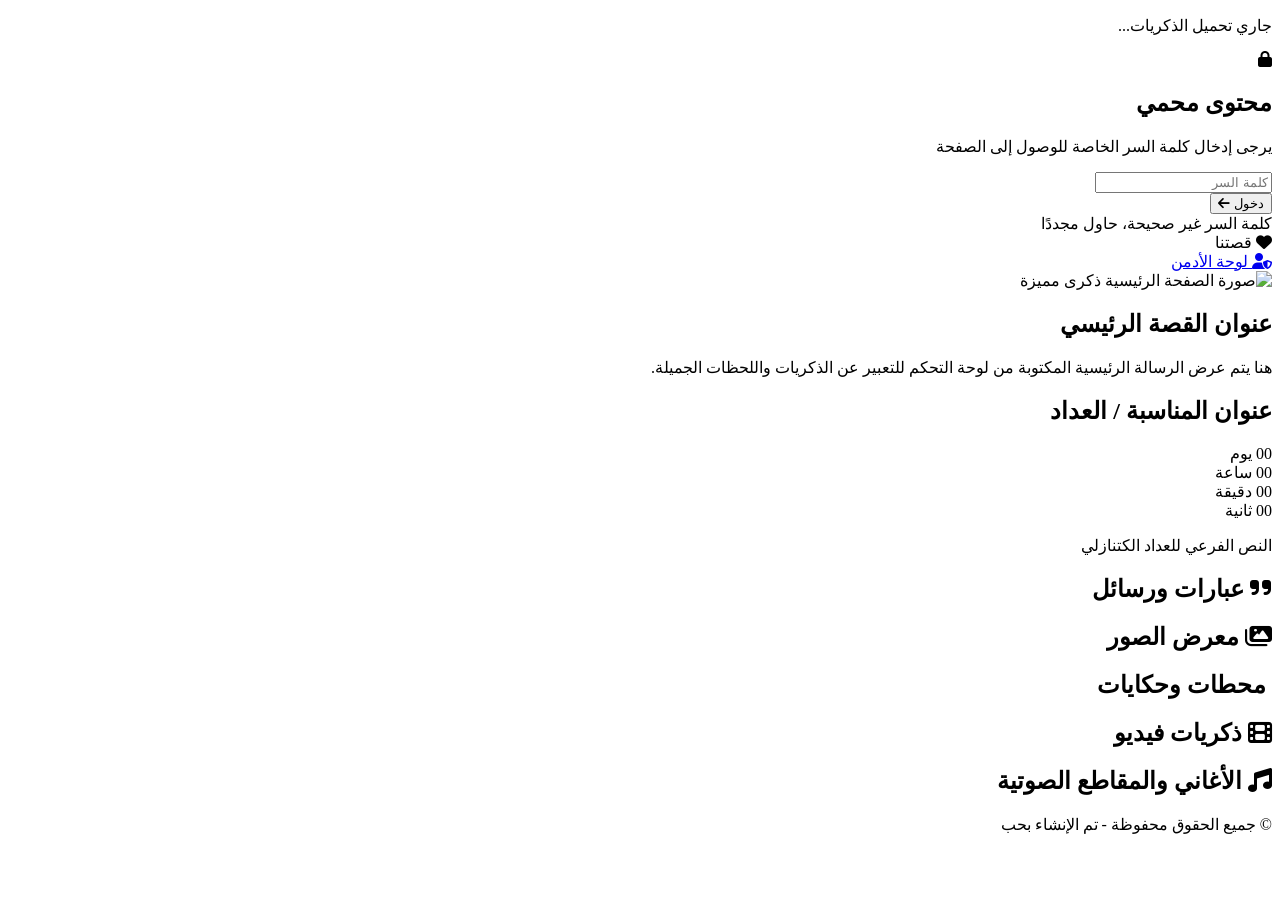
==== g/index.html @ 9f9cb8ce "Add files via upload" ====
<!DOCTYPE html>
<html lang="ar" dir="rtl">
<head>
  <meta charset="UTF-8">
  <meta name="viewport" content="width=device-width, initial-scale=1.0">
  <title>قصتنا - Home</title>
  
  <!-- SEO & Favicon -->
  <meta name="description" content="موقع عرض ذكريات وقصص بطريقة تفاعلية واحترافية">
  <link rel="icon" href="assets/favicon.ico" type="image/x-icon">
  
  <!-- Font Awesome Icons -->
  <link rel="stylesheet" href="https://cdnjs.cloudflare.com/ajax/libs/font-awesome/6.5.1/css/all.min.css">
  
  <!-- Google Fonts (Tajawal for Arabic Typography) -->
  <link rel="preconnect" href="https://fonts.googleapis.com">
  <link rel="preconnect" href="https://fonts.gstatic.com" crossorigin>
  <link href="https://fonts.googleapis.com/css2?family=Tajawal:wght@300;400;500;700;800&display=swap" rel="stylesheet">
  
  <!-- Custom Stylesheet -->
  <link rel="stylesheet" href="css/style.css">
</head>
<body>

  <!-- Screen Loading Overlay -->
  <div id="loading-screen" class="loading-screen">
    <div class="spinner"></div>
    <p>جاري تحميل الذكريات...</p>
  </div>

  <!-- Client Password Gate Overlay -->
  <div id="password-overlay" class="password-overlay hidden">
    <div class="password-card">
      <div class="lock-icon">
        <i class="fa-solid fa-lock"></i>
      </div>
      <h2>محتوى محمي</h2>
      <p>يرجى إدخال كلمة السر الخاصة للوصول إلى الصفحة</p>
      <form id="client-pass-form">
        <div class="input-group">
          <input type="password" id="client-password-input" placeholder="كلمة السر" required>
        </div>
        <button type="submit" class="btn-primary">دخول <i class="fa-solid fa-arrow-left"></i></button>
      </form>
      <div id="pass-error" class="error-msg hidden">كلمة السر غير صحيحة، حاول مجددًا</div>
    </div>
  </div>

  <!-- Header Navigation -->
  <header class="main-header">
    <nav class="navbar container">
      <div class="brand-logo">
        <i class="fa-solid fa-heart logo-icon"></i>
        <span id="site-brand">قصتنا</span>
      </div>
      <div class="nav-actions">
        <a href="login.html" class="admin-link-btn" title="لوحة التحكم">
          <i class="fa-solid fa-user-shield"></i>
          <span>لوحة الأدمن</span>
        </a>
      </div>
    </nav>
  </header>

  <main class="main-content">
    
    <!-- Hero Section -->
    <section class="hero-section">
      <div class="container hero-container">
        <div class="hero-image-wrapper">
          <img id="hero-photo" src="assets/placeholder-hero.jpg" alt="صورة الصفحة الرئيسية" class="hero-img">
          <span id="hero-badge" class="hero-badge">ذكرى مميزة</span>
        </div>
        <div class="hero-text-content">
          <h1 id="main-title" class="main-title">عنوان القصة الرئيسي</h1>
          <p id="main-message" class="main-message">هنا يتم عرض الرسالة الرئيسية المكتوبة من لوحة التحكم للتعبير عن الذكريات واللحظات الجميلة.</p>
        </div>
      </div>
    </section>

    <!-- Countdown Section -->
    <section class="countdown-section">
      <div class="container text-center">
        <h2 id="page2-title" class="section-title">عنوان المناسبة / العداد</h2>
        <div id="countdown-timer" class="countdown-timer">
          <div class="time-box">
            <span id="days">00</span>
            <label>يوم</label>
          </div>
          <div class="time-box">
            <span id="hours">00</span>
            <label>ساعة</label>
          </div>
          <div class="time-box">
            <span id="minutes">00</span>
            <label>دقيقة</label>
          </div>
          <div class="time-box">
            <span id="seconds">00</span>
            <label>ثانية</label>
          </div>
        </div>
        <p id="countdown-sub" class="countdown-sub">النص الفرعي للعداد الكتنازلي</p>
      </div>
    </section>

    <!-- Captions & Sentences Dynamic Section -->
    <section class="sentences-section">
      <div class="container">
        <h2 class="section-title"><i class="fa-solid fa-quote-right"></i> عبارات ورسائل</h2>
        <div id="sentences-list" class="sentences-grid">
          <!-- Dynamic Sentences will be injected here via app.js -->
        </div>
      </div>
    </section>

    <!-- Photos Gallery Section -->
    <section class="gallery-section">
      <div class="container">
        <h2 class="section-title"><i class="fa-solid fa-images"></i> معرض الصور</h2>
        <div id="photos-gallery" class="photos-grid">
          <!-- Dynamic Photos will be injected here via app.js -->
        </div>
      </div>
    </section>

    <!-- Captions Timeline Section -->
    <section class="captions-section">
      <div class="container">
        <h2 class="section-title"><i class="fa-solid fa-calendar-heart"></i> محطات وحكايات</h2>
        <div id="captions-timeline" class="timeline-container">
          <!-- Dynamic Captions with Dates will be injected here -->
        </div>
      </div>
    </section>

    <!-- Videos Player Section -->
    <section class="videos-section">
      <div class="container">
        <h2 class="section-title"><i class="fa-solid fa-film"></i> ذكريات فيديو</h2>
        <div id="videos-grid" class="videos-grid">
          <!-- Dynamic Videos will be injected here via app.js -->
        </div>
      </div>
    </section>

    <!-- Audio Player Section -->
    <section class="audio-section">
      <div class="container">
        <h2 class="section-title"><i class="fa-solid fa-music"></i> الأغاني والمقاطع الصوتية</h2>
        <div id="songs-list" class="songs-list">
          <!-- Dynamic Songs Audio Elements will be injected here -->
        </div>
      </div>
    </section>

  </main>

  <!-- Footer -->
  <footer class="main-footer">
    <div class="container text-center">
      <p>&copy; جميع الحقوق محفوظة - تم الإنشاء بحب</p>
      <small id="updated-at-text" class="updated-at"></small>
    </div>
  </footer>

  <!-- Main JavaScript App Module Entry Point -->
  <script type="module" src="js/app.js"></script>
</body>
</html>
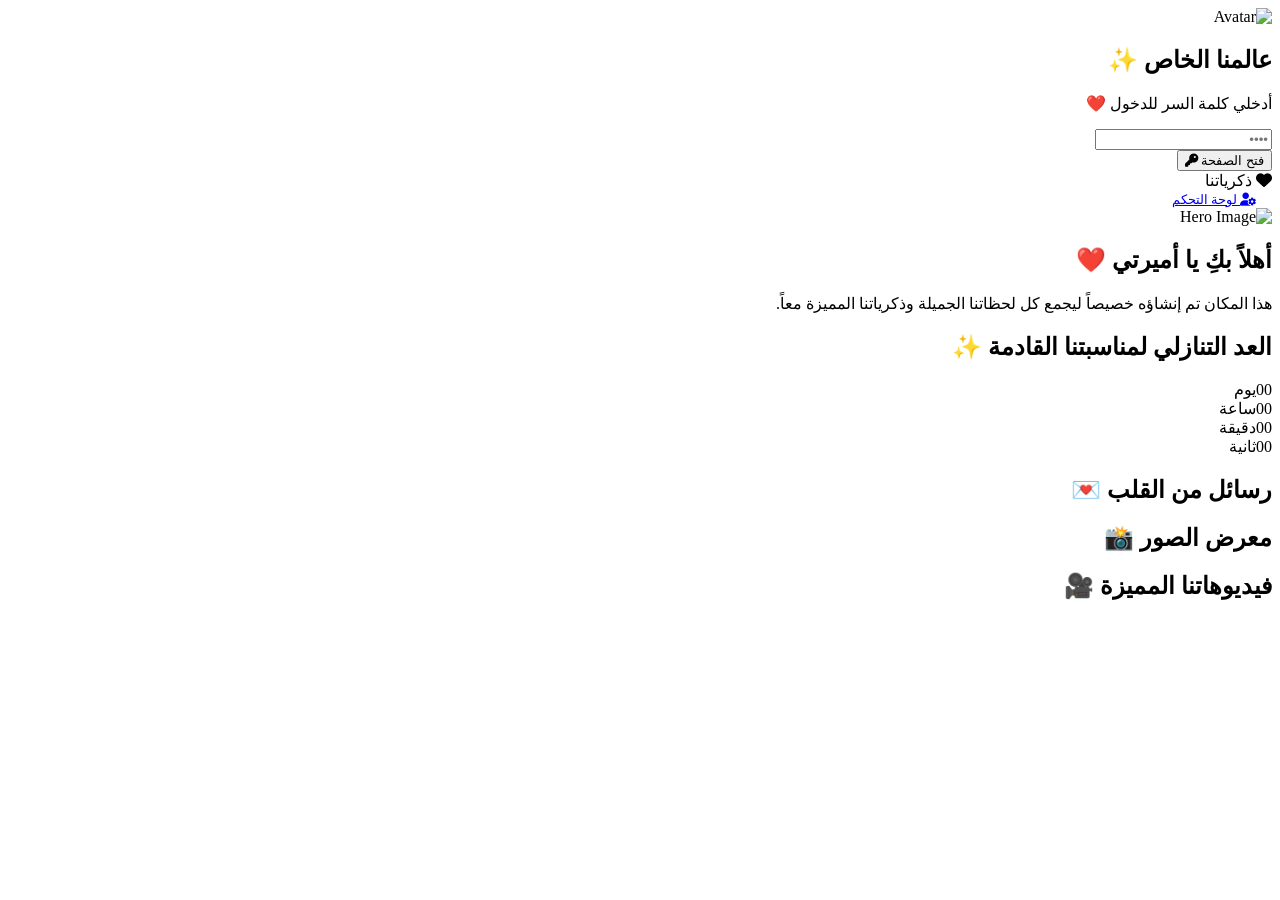
==== commit 192705e6: "Add files via upload" ====
--- a/g/index.html
+++ b/g/index.html
@@ -3,168 +3,130 @@
 <head>
   <meta charset="UTF-8">
   <meta name="viewport" content="width=device-width, initial-scale=1.0">
-  <title>قصتنا - Home</title>
+  <title>ذكرياتنا الجميلة ❤️</title>
   
-  <!-- SEO & Favicon -->
-  <meta name="description" content="موقع عرض ذكريات وقصص بطريقة تفاعلية واحترافية">
-  <link rel="icon" href="assets/favicon.ico" type="image/x-icon">
-  
-  <!-- Font Awesome Icons -->
-  <link rel="stylesheet" href="https://cdnjs.cloudflare.com/ajax/libs/font-awesome/6.5.1/css/all.min.css">
-  
-  <!-- Google Fonts (Tajawal for Arabic Typography) -->
+  <!-- Google Fonts & FontAwesome Icons -->
   <link rel="preconnect" href="https://fonts.googleapis.com">
   <link rel="preconnect" href="https://fonts.gstatic.com" crossorigin>
-  <link href="https://fonts.googleapis.com/css2?family=Tajawal:wght@300;400;500;700;800&display=swap" rel="stylesheet">
+  <link href="https://fonts.googleapis.com/css2?family=Cairo:wght@400;600;700;900&family=Tajawal:wght@400;500;700;900&display=swap" rel="stylesheet">
+  <link rel="stylesheet" href="https://cdnjs.cloudflare.com/ajax/libs/font-awesome/6.4.0/css/all.min.css">
   
-  <!-- Custom Stylesheet -->
+  <!-- Main Stylesheet -->
   <link rel="stylesheet" href="css/style.css">
 </head>
 <body>
 
-  <!-- Screen Loading Overlay -->
-  <div id="loading-screen" class="loading-screen">
-    <div class="spinner"></div>
-    <p>جاري تحميل الذكريات...</p>
-  </div>
+  <!-- Floating Ambient Particles Container -->
+  <div class="floats-container" id="floatsContainer"></div>
 
-  <!-- Client Password Gate Overlay -->
-  <div id="password-overlay" class="password-overlay hidden">
-    <div class="password-card">
-      <div class="lock-icon">
-        <i class="fa-solid fa-lock"></i>
+  <!-- Password Overlay Gate (Heart Card) -->
+  <div id="passwordOverlay" class="password-overlay">
+    <div class="heart-container">
+      <div class="big-heart"></div>
+      <div class="password-card custom-card">
+        <div class="photo-circle-wrap">
+          <div class="photo-circle">
+            <img id="gateAvatar" src="https://via.placeholder.com/150" alt="Avatar">
+          </div>
+        </div>
+        <h2 id="gateTitle">عالمنا الخاص ✨</h2>
+        <p id="gateSubtitle">أدخلي كلمة السر للدخول ❤️</p>
+        
+        <form id="passwordForm" onsubmit="return false;">
+          <div class="input-group">
+            <input type="password" id="passInput" placeholder="••••" maxlength="10" autocomplete="off" required>
+          </div>
+          <button type="submit" id="unlockBtn" class="btn-unlock">
+            <span>فتح الصفحة</span> <i class="fa-solid fa-key"></i>
+          </button>
+        </form>
       </div>
-      <h2>محتوى محمي</h2>
-      <p>يرجى إدخال كلمة السر الخاصة للوصول إلى الصفحة</p>
-      <form id="client-pass-form">
-        <div class="input-group">
-          <input type="password" id="client-password-input" placeholder="كلمة السر" required>
-        </div>
-        <button type="submit" class="btn-primary">دخول <i class="fa-solid fa-arrow-left"></i></button>
-      </form>
-      <div id="pass-error" class="error-msg hidden">كلمة السر غير صحيحة، حاول مجددًا</div>
     </div>
   </div>
 
-  <!-- Header Navigation -->
-  <header class="main-header">
-    <nav class="navbar container">
-      <div class="brand-logo">
-        <i class="fa-solid fa-heart logo-icon"></i>
-        <span id="site-brand">قصتنا</span>
+  <!-- Main Website Content -->
+  <div id="mainContent" class="hidden">
+    
+    <!-- Navbar -->
+    <header class="main-header">
+      <div class="container navbar">
+        <div class="brand-logo">
+          <i class="fa-solid fa-heart" style="color: var(--primary-color);"></i> <span id="siteLogoText">ذكرياتنا</span>
+        </div>
+        <div class="nav-actions">
+          <a href="admin/index.html" class="btn-primary" style="padding: 8px 16px; font-size: 13px;">
+            <i class="fa-solid fa-user-gear"></i> لوحة التحكم
+          </a>
+        </div>
       </div>
-      <div class="nav-actions">
-        <a href="login.html" class="admin-link-btn" title="لوحة التحكم">
-          <i class="fa-solid fa-user-shield"></i>
-          <span>لوحة الأدمن</span>
-        </a>
-      </div>
-    </nav>
-  </header>
+    </header>
 
-  <main class="main-content">
-    
     <!-- Hero Section -->
     <section class="hero-section">
-      <div class="container hero-container">
-        <div class="hero-image-wrapper">
-          <img id="hero-photo" src="assets/placeholder-hero.jpg" alt="صورة الصفحة الرئيسية" class="hero-img">
-          <span id="hero-badge" class="hero-badge">ذكرى مميزة</span>
-        </div>
-        <div class="hero-text-content">
-          <h1 id="main-title" class="main-title">عنوان القصة الرئيسي</h1>
-          <p id="main-message" class="main-message">هنا يتم عرض الرسالة الرئيسية المكتوبة من لوحة التحكم للتعبير عن الذكريات واللحظات الجميلة.</p>
+      <div class="container">
+        <div class="hero-card">
+          <div class="hero-img-wrapper">
+            <img id="heroImage" src="https://via.placeholder.com/600x400" alt="Hero Image">
+          </div>
+          <div class="hero-text-content">
+            <h1 id="heroTitle">أهلاً بكِ يا أميرتي ❤️</h1>
+            <p id="heroDescription">هذا المكان تم إنشاؤه خصيصاً ليجمع كل لحظاتنا الجميلة وذكرياتنا المميزة معاً.</p>
+          </div>
         </div>
       </div>
     </section>
 
     <!-- Countdown Section -->
     <section class="countdown-section">
-      <div class="container text-center">
-        <h2 id="page2-title" class="section-title">عنوان المناسبة / العداد</h2>
-        <div id="countdown-timer" class="countdown-timer">
-          <div class="time-box">
-            <span id="days">00</span>
-            <label>يوم</label>
+      <div class="container">
+        <div class="countdown-box-wrapper">
+          <h2 id="countdownTitle">العد التنازلي لمناسبتنا القادمة ✨</h2>
+          <div class="countdown-timer" id="countdownTimer">
+            <div class="time-box"><span id="days">00</span><label>يوم</label></div>
+            <div class="time-box"><span id="hours">00</span><label>ساعة</label></div>
+            <div class="time-box"><span id="minutes">00</span><label>دقيقة</label></div>
+            <div class="time-box"><span id="seconds">00</span><label>ثانية</label></div>
           </div>
-          <div class="time-box">
-            <span id="hours">00</span>
-            <label>ساعة</label>
-          </div>
-          <div class="time-box">
-            <span id="minutes">00</span>
-            <label>دقيقة</label>
-          </div>
-          <div class="time-box">
-            <span id="seconds">00</span>
-            <label>ثانية</label>
-          </div>
-        </div>
-        <p id="countdown-sub" class="countdown-sub">النص الفرعي للعداد الكتنازلي</p>
-      </div>
-    </section>
-
-    <!-- Captions & Sentences Dynamic Section -->
-    <section class="sentences-section">
-      <div class="container">
-        <h2 class="section-title"><i class="fa-solid fa-quote-right"></i> عبارات ورسائل</h2>
-        <div id="sentences-list" class="sentences-grid">
-          <!-- Dynamic Sentences will be injected here via app.js -->
         </div>
       </div>
     </section>
 
-    <!-- Photos Gallery Section -->
-    <section class="gallery-section">
+    <!-- Romantic Sentences Section -->
+    <section class="sentences-section">
       <div class="container">
-        <h2 class="section-title"><i class="fa-solid fa-images"></i> معرض الصور</h2>
-        <div id="photos-gallery" class="photos-grid">
-          <!-- Dynamic Photos will be injected here via app.js -->
+        <h2 class="section-title">رسائل من القلب 💌</h2>
+        <div class="sentences-grid" id="sentencesGrid">
+          <!-- Dynamically populated from JS -->
         </div>
       </div>
     </section>
 
-    <!-- Captions Timeline Section -->
-    <section class="captions-section">
+    <!-- Photo Gallery Section -->
+    <section class="photos-section">
       <div class="container">
-        <h2 class="section-title"><i class="fa-solid fa-calendar-heart"></i> محطات وحكايات</h2>
-        <div id="captions-timeline" class="timeline-container">
-          <!-- Dynamic Captions with Dates will be injected here -->
+        <h2 class="section-title">معرض الصور 📸</h2>
+        <div class="photos-grid" id="photosGrid">
+          <!-- Dynamically populated from JS -->
         </div>
       </div>
     </section>
 
-    <!-- Videos Player Section -->
+    <!-- Videos Section -->
     <section class="videos-section">
       <div class="container">
-        <h2 class="section-title"><i class="fa-solid fa-film"></i> ذكريات فيديو</h2>
-        <div id="videos-grid" class="videos-grid">
-          <!-- Dynamic Videos will be injected here via app.js -->
+        <h2 class="section-title">فيديوهاتنا المميزة 🎥</h2>
+        <div class="videos-grid" id="videosGrid">
+          <!-- Dynamically populated from JS -->
         </div>
       </div>
     </section>
 
-    <!-- Audio Player Section -->
-    <section class="audio-section">
-      <div class="container">
-        <h2 class="section-title"><i class="fa-solid fa-music"></i> الأغاني والمقاطع الصوتية</h2>
-        <div id="songs-list" class="songs-list">
-          <!-- Dynamic Songs Audio Elements will be injected here -->
-        </div>
-      </div>
-    </section>
+  </div>
 
-  </main>
-
-  <!-- Footer -->
-  <footer class="main-footer">
-    <div class="container text-center">
-      <p>&copy; جميع الحقوق محفوظة - تم الإنشاء بحب</p>
-      <small id="updated-at-text" class="updated-at"></small>
-    </div>
-  </footer>
-
-  <!-- Main JavaScript App Module Entry Point -->
+  <!-- Firebase Scripts & Core JS -->
+  <script type="module" src="js/firebase.js"></script>
+  <script type="module" src="js/helpers.js"></script>
+  <script type="module" src="js/ui.js"></script>
   <script type="module" src="js/app.js"></script>
 </body>
 </html>
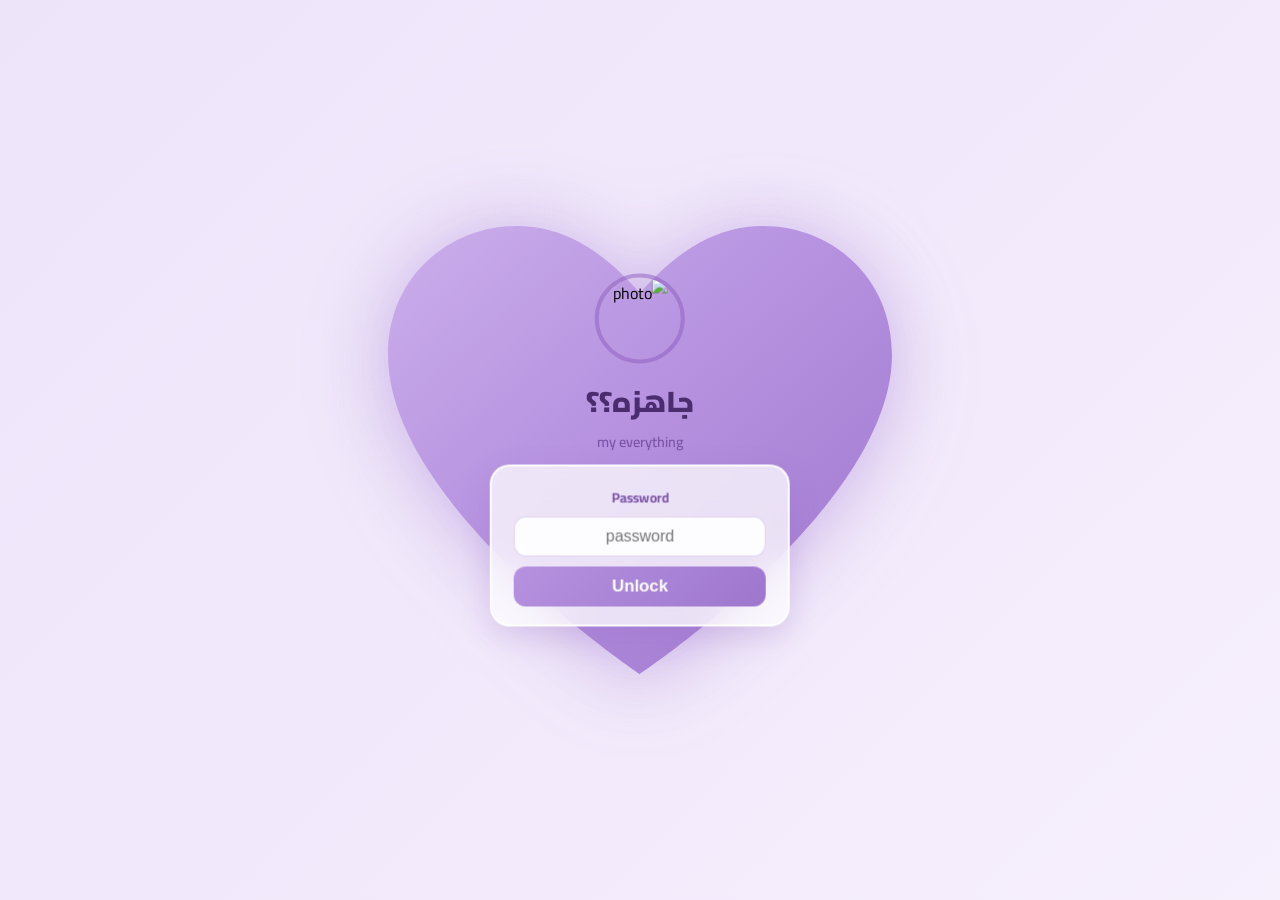
==== commit 3a979b1b: "Add files via upload" ====
--- a/g/index.html
+++ b/g/index.html
@@ -2,131 +2,121 @@
 <html lang="ar" dir="rtl">
 <head>
   <meta charset="UTF-8">
-  <meta name="viewport" content="width=device-width, initial-scale=1.0">
-  <title>ذكرياتنا الجميلة ❤️</title>
+  <meta name="viewport" content="width=device-width, initial-scale=1.0, maximum-scale=1.0, user-scalable=no">
+  <title>I love you 💖</title>
   
-  <!-- Google Fonts & FontAwesome Icons -->
   <link rel="preconnect" href="https://fonts.googleapis.com">
   <link rel="preconnect" href="https://fonts.gstatic.com" crossorigin>
-  <link href="https://fonts.googleapis.com/css2?family=Cairo:wght@400;600;700;900&family=Tajawal:wght@400;500;700;900&display=swap" rel="stylesheet">
-  <link rel="stylesheet" href="https://cdnjs.cloudflare.com/ajax/libs/font-awesome/6.4.0/css/all.min.css">
+  <link href="https://fonts.googleapis.com/css2?family=Cairo:wght@400;700;900&display=swap" rel="stylesheet">
   
-  <!-- Main Stylesheet -->
-  <link rel="stylesheet" href="css/style.css">
+  <link rel="stylesheet" href="style.css">
 </head>
 <body>
 
-  <!-- Floating Ambient Particles Container -->
-  <div class="floats-container" id="floatsContainer"></div>
+  <!-- الفراشات والقلوب الطافية -->
+  <div class="floats-container" id="floatsContainer">
+    <div class="float-item">🦋</div>
+    <div class="float-item">💜</div>
+    <div class="float-item">🦋</div>
+    <div class="float-item">🦋</div>
+    <div class="float-item">💜</div>
+  </div>
 
-  <!-- Password Overlay Gate (Heart Card) -->
-  <div id="passwordOverlay" class="password-overlay">
+  <!-- 1. بوابه كلمة السر (تصميم القلب) -->
+  <div id="passwordOverlay" class="login-container">
     <div class="heart-container">
       <div class="big-heart"></div>
-      <div class="password-card custom-card">
+      <div class="login-content">
+        
         <div class="photo-circle-wrap">
           <div class="photo-circle">
-            <img id="gateAvatar" src="https://via.placeholder.com/150" alt="Avatar">
+            <img id="gateAvatar" src="https://res.cloudinary.com/dvc3zpg1i/image/upload/f_auto,q_auto/v1784320611/clients/hjbzd9vmpjbognmp3elg.jpg" alt="photo">
           </div>
         </div>
-        <h2 id="gateTitle">عالمنا الخاص ✨</h2>
-        <p id="gateSubtitle">أدخلي كلمة السر للدخول ❤️</p>
-        
-        <form id="passwordForm" onsubmit="return false;">
-          <div class="input-group">
-            <input type="password" id="passInput" placeholder="••••" maxlength="10" autocomplete="off" required>
-          </div>
-          <button type="submit" id="unlockBtn" class="btn-unlock">
-            <span>فتح الصفحة</span> <i class="fa-solid fa-key"></i>
-          </button>
-        </form>
+
+        <h1 class="login-title" id="gateTitle">جاهزه؟؟</h1>
+        <p class="login-subtitle" id="gateSubtitle">my everything</p>
+
+        <div class="glass-login-card">
+          <form id="passwordForm" onsubmit="return false;">
+            <div class="input-group">
+              <label for="passInput">Password</label>
+              <input type="text" id="passInput" placeholder="password" required>
+            </div>
+            <button type="submit" id="unlockBtn" class="login-btn"> Unlock </button>
+          </form>
+        </div>
+
       </div>
     </div>
   </div>
 
-  <!-- Main Website Content -->
+  <!-- المحتوى الرئيسي بعد فك كلمة السر -->
   <div id="mainContent" class="hidden">
     
-    <!-- Navbar -->
-    <header class="main-header">
-      <div class="container navbar">
-        <div class="brand-logo">
-          <i class="fa-solid fa-heart" style="color: var(--primary-color);"></i> <span id="siteLogoText">ذكرياتنا</span>
+    <!-- 2. خطوة خيارات الحب -->
+    <div id="loveQuestionStep" class="step-container">
+      <div class="love-choices">
+        <div class="choice-card yes-card" onclick="showMemoriesSection()">
+          <span class="choice-icon">💜</span>
+          <p class="choice-text">بتحبيني؟</p>
         </div>
-        <div class="nav-actions">
-          <a href="admin/index.html" class="btn-primary" style="padding: 8px 16px; font-size: 13px;">
-            <i class="fa-solid fa-user-gear"></i> لوحة التحكم
-          </a>
+        
+        <div class="choice-card no-card" id="noBtn">
+          <span class="choice-icon">😒</span>
+          <p class="choice-text">مش بتحبيني؟</p>
         </div>
       </div>
-    </header>
+    </div>
 
-    <!-- Hero Section -->
-    <section class="hero-section">
-      <div class="container">
-        <div class="hero-card">
-          <div class="hero-img-wrapper">
-            <img id="heroImage" src="https://via.placeholder.com/600x400" alt="Hero Image">
+    <!-- 3. خطوة العداد والمشغل -->
+    <div id="memoriesStep" class="step-container hidden">
+      <p class="top-note">الهديه دي ليكي وبس ونفضل نضيف كل الي بينا هنا</p>
+      
+      <h2 class="section-title">بدايتنا❤️</h2>
+      
+      <div class="countdown-card">
+        <div class="countdown-grid">
+          <div class="timer-box">
+            <span class="timer-number" id="days">372</span>
+            <span class="timer-label">يوم</span>
           </div>
-          <div class="hero-text-content">
-            <h1 id="heroTitle">أهلاً بكِ يا أميرتي ❤️</h1>
-            <p id="heroDescription">هذا المكان تم إنشاؤه خصيصاً ليجمع كل لحظاتنا الجميلة وذكرياتنا المميزة معاً.</p>
+          <div class="timer-box">
+            <span class="timer-number" id="hours">3</span>
+            <span class="timer-label">ساعة</span>
+          </div>
+          <div class="timer-box">
+            <span class="timer-number" id="minutes">28</span>
+            <span class="timer-label">دقيقة</span>
+          </div>
+          <div class="timer-box">
+            <span class="timer-number" id="seconds">32</span>
+            <span class="timer-label">ثانية</span>
           </div>
         </div>
+        <p class="countdown-subtext">كل ثانية بتعدي وانا ديما بفكر فيكي</p>
       </div>
-    </section>
 
-    <!-- Countdown Section -->
-    <section class="countdown-section">
-      <div class="container">
-        <div class="countdown-box-wrapper">
-          <h2 id="countdownTitle">العد التنازلي لمناسبتنا القادمة ✨</h2>
-          <div class="countdown-timer" id="countdownTimer">
-            <div class="time-box"><span id="days">00</span><label>يوم</label></div>
-            <div class="time-box"><span id="hours">00</span><label>ساعة</label></div>
-            <div class="time-box"><span id="minutes">00</span><label>دقيقة</label></div>
-            <div class="time-box"><span id="seconds">00</span><label>ثانية</label></div>
-          </div>
+      <!-- مشغل الأغاني -->
+      <div class="music-player-card">
+        <div class="player-info">
+          <span class="song-title">ومفيش الا عينيك 😍</span>
+          <span class="song-count">1/1</span>
+        </div>
+        <div class="player-controls">
+          <button class="control-btn">⏮</button>
+          <button class="control-btn play-btn">⏸</button>
+          <button class="control-btn">⏭</button>
         </div>
       </div>
-    </section>
-
-    <!-- Romantic Sentences Section -->
-    <section class="sentences-section">
-      <div class="container">
-        <h2 class="section-title">رسائل من القلب 💌</h2>
-        <div class="sentences-grid" id="sentencesGrid">
-          <!-- Dynamically populated from JS -->
-        </div>
-      </div>
-    </section>
-
-    <!-- Photo Gallery Section -->
-    <section class="photos-section">
-      <div class="container">
-        <h2 class="section-title">معرض الصور 📸</h2>
-        <div class="photos-grid" id="photosGrid">
-          <!-- Dynamically populated from JS -->
-        </div>
-      </div>
-    </section>
-
-    <!-- Videos Section -->
-    <section class="videos-section">
-      <div class="container">
-        <h2 class="section-title">فيديوهاتنا المميزة 🎥</h2>
-        <div class="videos-grid" id="videosGrid">
-          <!-- Dynamically populated from JS -->
-        </div>
-      </div>
-    </section>
+    </div>
 
   </div>
 
-  <!-- Firebase Scripts & Core JS -->
   <script type="module" src="js/firebase.js"></script>
   <script type="module" src="js/helpers.js"></script>
   <script type="module" src="js/ui.js"></script>
   <script type="module" src="js/app.js"></script>
+  <script src="js/main.js"></script>
 </body>
 </html>
--- a/g/style.css
+++ b/g/style.css
@@ -0,0 +1,202 @@
+*{margin:0;padding:0;box-sizing:border-box}
+
+body {
+  font-family: 'Cairo', sans-serif;
+  min-height: 100vh;
+  overflow-x: hidden;
+  background: linear-gradient(135deg, #EDE4FA, #F6EFFC 25%, #E4D6F5 50%, #F3EAFB 75%, #E9DFF7);
+  background-size: 400% 400%;
+  animation: bg 20s ease infinite;
+  display: flex;
+  justify-content: center;
+  align-items: center;
+  padding: 40px 20px;
+  direction: rtl;
+}
+
+@keyframes bg {
+  0%, 100% { background-position: 0% 50%; }
+  50% { background-position: 100% 50%; }
+}
+
+.hidden { display: none !important; opacity: 0; }
+
+/* الفراشات والقلوب الطافية */
+.floats-container {
+  position: fixed;
+  inset: 0;
+  pointer-events: none;
+  z-index: 0;
+  overflow: hidden;
+}
+
+.float-item {
+  position: absolute;
+  bottom: -70px;
+  opacity: 0;
+  animation: up 14s infinite ease-in-out;
+  filter: drop-shadow(0 0 8px rgba(155,110,200,.45));
+}
+
+@keyframes up {
+  0% { transform: translateY(0) rotate(-8deg) scale(.5); opacity: 0; }
+  10% { opacity: .95; }
+  30% { transform: translateY(-30vh) translateX(18px) rotate(10deg) scale(.85); }
+  50% { opacity: .85; transform: translateY(-52vh) translateX(-14px) rotate(-8deg) scale(1); }
+  70% { transform: translateY(-75vh) translateX(16px) rotate(8deg) scale(1.05); }
+  90% { opacity: .5; }
+  100% { transform: translateY(-110vh) translateX(-10px) rotate(-5deg) scale(1.15); opacity: 0; }
+}
+
+.float-item:nth-child(1){left:6%;font-size:34px;animation-delay:0s;animation-duration:14s}
+.float-item:nth-child(2){left:20%;font-size:26px;animation-delay:2.5s;animation-duration:17s}
+.float-item:nth-child(3){left:38%;font-size:38px;animation-delay:5s;animation-duration:13s}
+.float-item:nth-child(4){left:58%;font-size:28px;animation-delay:7s;animation-duration:16s}
+.float-item:nth-child(5){left:74%;font-size:36px;animation-delay:1s;animation-duration:15s}
+
+/* تصميم تسجيل الدخول (القلب الكبير) */
+.login-container {
+  position: relative;
+  z-index: 2;
+  text-align: center;
+  max-width: 900px;
+  width: 100%;
+}
+
+.heart-container {
+  position: relative;
+  width: 650px;
+  height: 600px;
+  margin: 0 auto;
+  display: flex;
+  align-items: center;
+  justify-content: center;
+}
+
+.big-heart {
+  position: absolute;
+  width: 100%;
+  height: 100%;
+  display: flex;
+  align-items: center;
+  justify-content: center;
+  animation: beat 2.5s infinite;
+  filter: drop-shadow(0 10px 40px rgba(140,95,190,.25)) drop-shadow(0 0 30px rgba(190,150,230,.3));
+}
+
+.big-heart::before {
+  content: "";
+  display: block;
+  width: 560px;
+  height: 560px;
+  background: url("data:image/svg+xml,%3Csvg xmlns='http://www.w3.org/2000/svg' viewBox='0 0 100 90'%3E%3Cdefs%3E%3ClinearGradient id='g' x1='0%25' y1='0%25' x2='100%25' y2='100%25'%3E%3Cstop offset='0%25' stop-color='%23CBAEEB'/%3E%3Cstop offset='45%25' stop-color='%23B692E0'/%3E%3Cstop offset='100%25' stop-color='%239E77CE'/%3E%3C/linearGradient%3E%3C/defs%3E%3Cpath d='M50 85 C50 85 5 55 5 28 C5 14 16 5 28 5 C36 5 43 9 50 17 C57 9 64 5 72 5 C84 5 95 14 95 28 C95 55 50 85 50 85Z' fill='url(%23g)'/%3E%3C/svg%3E") no-repeat center/contain;
+}
+
+@keyframes beat {
+  0%,100%{transform:scale(1)}
+  10%,30%{transform:scale(1.04)}
+  20%,40%{transform:scale(1)}
+}
+
+.login-content {
+  position: absolute;
+  top: 50%;
+  left: 50%;
+  transform: translate(-50%,-50%);
+  width: 65%;
+  z-index: 3;
+  padding: 30px 25px;
+}
+
+.photo-circle-wrap { display:flex; justify-content:center; margin-bottom:10px; }
+.photo-circle {
+  width: 90px;
+  height: 90px;
+  border-radius: 50%;
+  border: 4px solid rgba(140,95,190,.5);
+  overflow: hidden;
+}
+.photo-circle img { width:100%; height:100%; object-fit:cover; }
+
+.login-title { font-size: 1.8em; color: #4B2C6E; font-weight: 900; }
+.login-subtitle { font-size: .9em; color: #7B54A8; margin-bottom: 10px; font-weight: 600; }
+
+.glass-login-card {
+  background: rgba(255, 255, 255, 0.75);
+  backdrop-filter: blur(15px);
+  -webkit-backdrop-filter: blur(15px);
+  border: 2px solid rgba(255, 255, 255, 0.9);
+  border-radius: 20px;
+  padding: 18px 22px;
+  width: 100%;
+  max-width: 300px;
+  margin: 10px auto 0 auto;
+  box-shadow: 0 10px 30px rgba(140, 95, 190, 0.2);
+}
+
+.input-group label {
+  display: block; font-size: 0.85em; color: #7B54A8; margin-bottom: 6px; font-weight: 700; text-align: center;
+}
+.input-group input {
+  width: 100%; padding: 10px 12px; border: 1.5px solid rgba(158, 119, 206, 0.3);
+  border-radius: 12px; background: rgba(255, 255, 255, 0.9); color: #4B2C6E;
+  font-size: 1em; text-align: center; outline: none;
+}
+.login-btn {
+  width: 100%; margin-top: 10px; padding: 10px;
+  background: linear-gradient(135deg, #B692E0, #9E77CE);
+  border: none; border-radius: 12px; color: #ffffff; font-size: 1.05em; font-weight: 700; cursor: pointer;
+}
+
+/* 2. كروت الخيارات (بتحبيني؟) */
+#mainContent { width: 100%; max-width: 900px; margin: 0 auto; z-index: 2; position: relative; }
+
+#loveQuestionStep {
+  display: flex; justify-content: center; align-items: center; min-height: 60vh; width: 100%;
+}
+.love-choices { position: relative; width: 100%; max-width: 500px; height: 300px; display: flex; justify-content: center; align-items: center; }
+
+.choice-card {
+  background: rgba(255, 255, 255, 0.85);
+  backdrop-filter: blur(15px); -webkit-backdrop-filter: blur(15px);
+  border: 2px solid rgba(255, 255, 255, 0.9); border-radius: 24px;
+  padding: 30px 25px; text-align: center; cursor: pointer;
+  box-shadow: 0 12px 30px rgba(158, 119, 206, 0.2);
+  transition: all 0.3s cubic-bezier(0.175, 0.885, 0.32, 1.275); position: absolute;
+}
+.yes-card { width: 200px; top: 10%; z-index: 2; }
+.no-card { width: 180px; bottom: 5%; left: 15%; z-index: 1; }
+.choice-icon { font-size: 2.5em; display: block; margin-bottom: 8px; }
+.choice-text { font-size: 1.2em; font-weight: 800; color: #4B2C6E; margin: 0; }
+
+/* 3. كارت العداد والمشغل */
+.top-note { color: #7B54A8; font-weight: 700; font-size: 1.1em; text-align: center; margin-bottom: 25px; }
+.section-title { color: #4B2C6E; font-size: 2.2em; font-weight: 900; text-align: center; margin-bottom: 20px; }
+
+.countdown-card {
+  background: rgba(255, 255, 255, 0.8);
+  backdrop-filter: blur(20px); border-radius: 28px; padding: 30px;
+  border: 2px solid rgba(255, 255, 255, 0.9); box-shadow: 0 15px 35px rgba(158, 119, 206, 0.18);
+  width: 100%; max-width: 600px; margin: 0 auto 25px auto; text-align: center;
+}
+.countdown-grid { display: grid; grid-template-columns: repeat(4, 1fr); gap: 15px; margin-bottom: 20px; }
+.timer-box { background: linear-gradient(135deg, #B692E0, #9E77CE); color: #ffffff; padding: 16px 10px; border-radius: 20px; }
+.timer-number { font-size: 2em; font-weight: 900; display: block; }
+.timer-label { font-size: 0.85em; opacity: 0.9; font-weight: 600; }
+.countdown-subtext { color: #4B2C6E; font-size: 1.05em; font-weight: 700; margin: 0; }
+
+.music-player-card {
+  background: rgba(255, 255, 255, 0.85); backdrop-filter: blur(15px);
+  border-radius: 22px; padding: 15px 25px; display: flex; align-items: center;
+  justify-content: space-between; width: 100%; max-width: 500px; margin: 0 auto;
+  border: 1.5px solid rgba(255, 255, 255, 0.9); box-shadow: 0 10px 25px rgba(140, 95, 190, 0.15);
+}
+.song-title { display: block; font-weight: 800; color: #4B2C6E; font-size: 0.95em; }
+.song-count { font-size: 0.8em; color: #7B54A8; }
+.control-btn { background: #B692E0; border: none; color: white; width: 38px; height: 38px; border-radius: 50%; cursor: pointer; }
+
+@media(max-width:600px){
+  .heart-container{width:360px;height:360px}
+  .big-heart::before{width:330px;height:330px}
+  .countdown-grid { grid-template-columns: repeat(2, 1fr); }
+}
